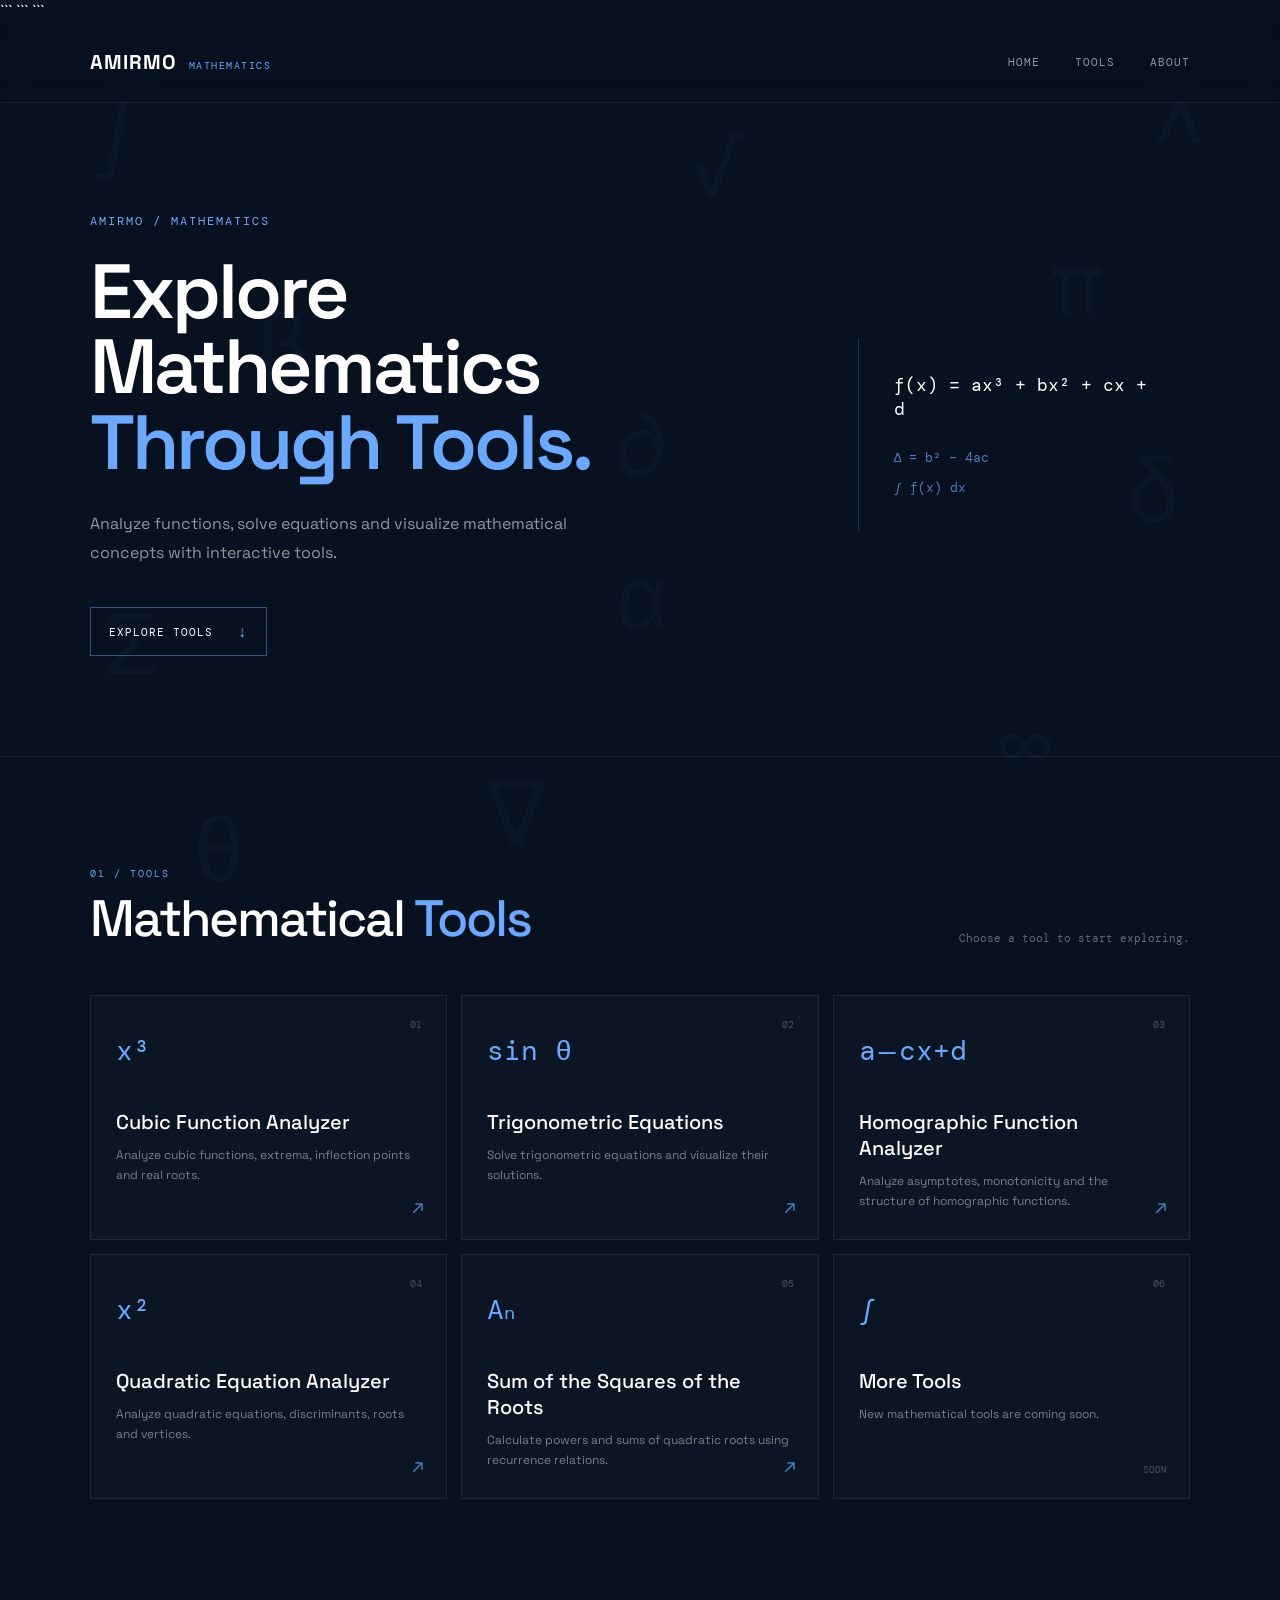
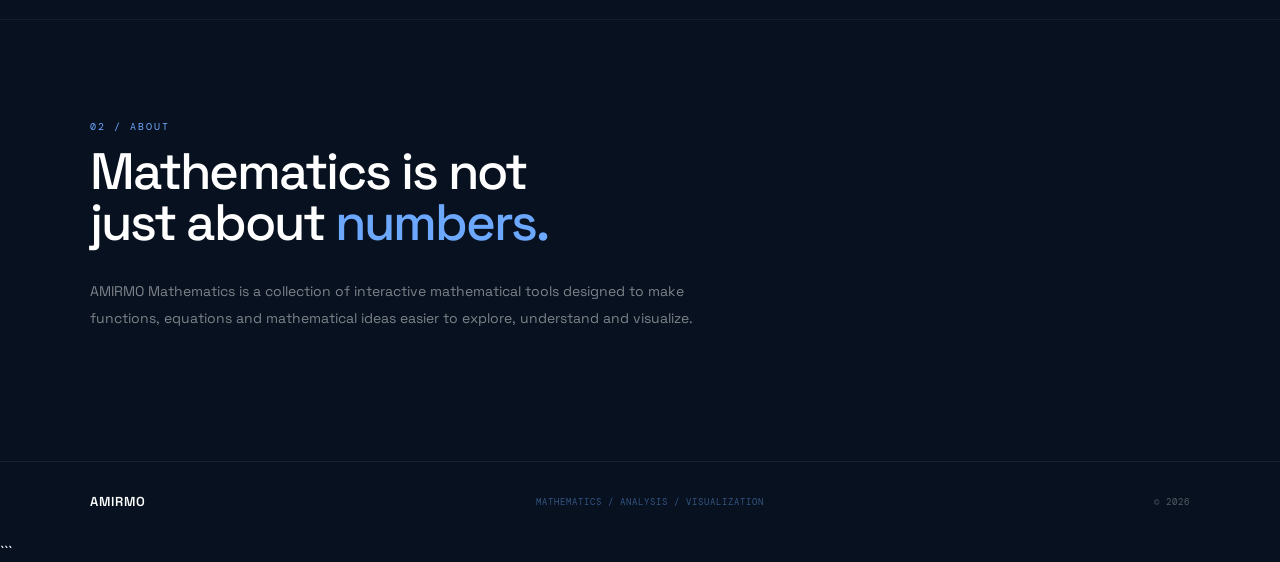
==== index.html @ 2d530d93 "Add files via upload" ====
<!DOCTYPE html>

<html lang="en">

<head>

```
<meta charset="UTF-8">

<meta name="viewport" content="width=device-width, initial-scale=1.0">

<title>AMIRMO | Mathematics</title>

<link rel="icon" type="image/svg+xml" href="favicon.svg">

<link rel="stylesheet" href="style.css">


<!-- Google Fonts -->

<link rel="preconnect" href="https://fonts.googleapis.com">

<link rel="preconnect" href="https://fonts.gstatic.com" crossorigin>

<link
    href="https://fonts.googleapis.com/css2?family=DM+Mono:wght@400;500&family=Space+Grotesk:wght@400;500;600;700&display=swap"
    rel="stylesheet"
>
```

</head>

<body>

```
<!-- =========================================
     MATHEMATICAL BACKGROUND
     ========================================= -->

<div class="math-background">

    <span>∫</span>

    <span>π</span>

    <span>Σ</span>

    <span>∞</span>

    <span>∂</span>

    <span>√</span>

    <span>∇</span>

    <span>δ</span>

    <span>α</span>

    <span>β</span>

    <span>θ</span>

    <span>λ</span>

</div>



<!-- =========================================
     NAVIGATION
     ========================================= -->

<header class="navbar">


    <div class="logo">

        <span class="logo-main">
            AMIRMO
        </span>

        <span class="logo-sub">
            MATHEMATICS
        </span>

    </div>



    <nav>

        <a href="#home">
            HOME
        </a>

        <a href="#tools">
            TOOLS
        </a>

        <a href="#about">
            ABOUT
        </a>

    </nav>


</header>



<!-- =========================================
     MAIN
     ========================================= -->

<main id="home">



    <!-- =====================================
         HERO SECTION
         ===================================== -->

    <section class="hero">


        <div class="hero-content">


            <p class="eyebrow">
                AMIRMO / MATHEMATICS
            </p>



            <h1>

                Explore Mathematics

                <br>

                <span>
                    Through Tools.
                </span>

            </h1>



            <p class="hero-description">

                Analyze functions, solve equations and
                visualize mathematical concepts with
                interactive tools.

            </p>



            <a
                href="#tools"
                class="hero-button"
            >

                EXPLORE TOOLS

                <span>
                    ↓
                </span>

            </a>


        </div>



        <!-- Mathematical Formula -->

        <div class="hero-equation">


            <div class="equation-line">

                f(x) = ax³ + bx² + cx + d

            </div>


            <div class="equation-small">

                Δ = b² − 4ac

            </div>


            <div class="equation-small">

                ∫ f(x) dx

            </div>


        </div>


    </section>




    <!-- =====================================
         TOOLS SECTION
         ===================================== -->

    <section
        id="tools"
        class="tools-section"
    >


        <!-- Section Heading -->

        <div class="section-heading">


            <div>

                <p class="section-label">
                    01 / TOOLS
                </p>


                <h2>

                    Mathematical

                    <span>
                        Tools
                    </span>

                </h2>

            </div>



            <p class="section-description">

                Choose a tool to start exploring.

            </p>


        </div>




        <!-- =================================
             TOOLS GRID
             ================================= -->

        <div class="tools-grid">



            <!-- =================================
                 01 — CUBIC FUNCTION ANALYZER
                 ================================= -->

            <a
                class="tool-card"
                href="../Cubic Function Analyzer/index.html"
            >


                <div class="tool-number">
                    01
                </div>


                <div class="tool-symbol">
                    x³
                </div>


                <div class="tool-content">


                    <h3>
                        Cubic Function Analyzer
                    </h3>


                    <p>

                        Analyze cubic functions, extrema,
                        inflection points and real roots.

                    </p>


                </div>


                <div class="tool-arrow">
                    ↗
                </div>


            </a>




            <!-- =================================
                 02 — TRIGONOMETRIC EQUATIONS
                 ================================= -->

            <a
                class="tool-card"
                href="../Analyze Trigonometric Equations/index.html"
            >


                <div class="tool-number">
                    02
                </div>


                <div class="tool-symbol">
                    sin θ
                </div>


                <div class="tool-content">


                    <h3>
                        Trigonometric Equations
                    </h3>


                    <p>

                        Solve trigonometric equations
                        and visualize their solutions.

                    </p>


                </div>


                <div class="tool-arrow">
                    ↗
                </div>


            </a>




            <!-- =================================
                 03 — HOMOGRAPHIC FUNCTION
                 ================================= -->

            <a
                class="tool-card"
                href="../Homographic Function Analyzer/index.html"
            >


                <div class="tool-number">
                    03
                </div>


                <div class="tool-symbol homographic-symbol">


                    <span>
                        a
                    </span>


                    <span>
                        ―
                    </span>


                    <span>
                        cx+d
                    </span>


                </div>


                <div class="tool-content">


                    <h3>
                        Homographic Function Analyzer
                    </h3>


                    <p>

                        Analyze asymptotes, monotonicity
                        and the structure of homographic functions.

                    </p>


                </div>


                <div class="tool-arrow">
                    ↗
                </div>


            </a>




            <!-- =================================
                 04 — QUADRATIC EQUATION
                 ================================= -->

            <a
                class="tool-card"
                href="../Quadratic Equation Analyzer/index.html"
            >


                <div class="tool-number">
                    04
                </div>


                <div class="tool-symbol">
                    x²
                </div>


                <div class="tool-content">


                    <h3>
                        Quadratic Equation Analyzer
                    </h3>


                    <p>

                        Analyze quadratic equations,
                        discriminants, roots and vertices.

                    </p>


                </div>


                <div class="tool-arrow">
                    ↗
                </div>


            </a>




            <!-- =================================
                 05 — SUM OF SQUARES
                 ================================= -->

            <a
                class="tool-card"
                href="../Sum of the Squares of the Roots of a Quadratic Equation/index.html"
            >


                <div class="tool-number">
                    05
                </div>


                <div class="tool-symbol">
                    Aₙ
                </div>


                <div class="tool-content">


                    <h3>
                        Sum of the Squares of the Roots
                    </h3>


                    <p>

                        Calculate powers and sums of
                        quadratic roots using recurrence relations.

                    </p>


                </div>


                <div class="tool-arrow">
                    ↗
                </div>


            </a>




            <!-- =================================
                 06 — COMING SOON
                 ================================= -->

            <div class="tool-card coming-soon">


                <div class="tool-number">
                    06
                </div>


                <div class="tool-symbol">
                    ∫
                </div>


                <div class="tool-content">


                    <h3>
                        More Tools
                    </h3>


                    <p>

                        New mathematical tools
                        are coming soon.

                    </p>


                </div>


                <div class="coming-label">
                    SOON
                </div>


            </div>



        </div>


    </section>




    <!-- =====================================
         ABOUT SECTION
         ===================================== -->

    <section
        id="about"
        class="about-section"
    >


        <p class="section-label">
            02 / ABOUT
        </p>



        <h2>

            Mathematics is not

            <br>

            just about

            <span>
                numbers.
            </span>

        </h2>



        <p class="about-text">

            AMIRMO Mathematics is a collection of
            interactive mathematical tools designed
            to make functions, equations and
            mathematical ideas easier to explore,
            understand and visualize.

        </p>


    </section>


</main>




<!-- =========================================
     FOOTER
     ========================================= -->

<footer>


    <div class="footer-logo">

        AMIRMO

    </div>



    <div class="footer-center">

        MATHEMATICS / ANALYSIS / VISUALIZATION

    </div>



    <div class="footer-right">

        © 2026

    </div>


</footer>




<!-- =========================================
     JAVASCRIPT
     ========================================= -->

<script src="script.js"></script>
```

</body>

</html>
---- style.css ----
/* =========================================
   AMIRMO | MATHEMATICS
   Main Homepage
   ========================================= */


/* ---------- Reset ---------- */

* {
    margin: 0;
    padding: 0;
    box-sizing: border-box;
}

html {
    scroll-behavior: smooth;
}

body {
    background: #07111f;
    color: #ffffff;
    font-family: "Space Grotesk", sans-serif;
    min-height: 100vh;
    overflow-x: hidden;
}

a {
    color: inherit;
    text-decoration: none;
}


/* ---------- Mathematical Background ---------- */

.math-background {
    position: fixed;
    inset: 0;
    overflow: hidden;
    pointer-events: none;
    z-index: 0;
}

.math-background span {
    position: absolute;
    color: rgba(109, 168, 255, 0.045);
    font-family: "DM Mono", monospace;
    font-size: 90px;
    font-weight: 400;
}


/* Individual positions */

.math-background span:nth-child(1) {
    top: 8%;
    left: 7%;
}

.math-background span:nth-child(2) {
    top: 25%;
    left: 82%;
}

.math-background span:nth-child(3) {
    top: 65%;
    left: 8%;
}

.math-background span:nth-child(4) {
    top: 76%;
    left: 78%;
}

.math-background span:nth-child(5) {
    top: 43%;
    left: 48%;
}

.math-background span:nth-child(6) {
    top: 12%;
    left: 54%;
}

.math-background span:nth-child(7) {
    top: 84%;
    left: 38%;
}

.math-background span:nth-child(8) {
    top: 48%;
    left: 88%;
}

.math-background span:nth-child(9) {
    top: 60%;
    left: 48%;
}

.math-background span:nth-child(10) {
    top: 32%;
    left: 20%;
}

.math-background span:nth-child(11) {
    top: 88%;
    left: 15%;
}

.math-background span:nth-child(12) {
    top: 6%;
    left: 90%;
}


/* ---------- Navigation ---------- */

.navbar {
    position: relative;
    z-index: 10;

    height: 82px;

    padding: 0 7%;

    display: flex;
    align-items: center;
    justify-content: space-between;

    border-bottom: 1px solid rgba(255, 255, 255, 0.07);
    background: rgba(7, 17, 31, 0.82);

    backdrop-filter: blur(12px);
}


/* Logo */

.logo {
    display: flex;
    align-items: baseline;
    gap: 12px;
}

.logo-main {
    font-size: 20px;
    font-weight: 700;
    letter-spacing: 1px;
}

.logo-sub {
    color: #6da8ff;
    font-family: "DM Mono", monospace;
    font-size: 10px;
    letter-spacing: 1.5px;
}


/* Navigation links */

.navbar nav {
    display: flex;
    gap: 35px;
}

.navbar nav a {
    color: rgba(255, 255, 255, 0.58);
    font-family: "DM Mono", monospace;
    font-size: 11px;
    letter-spacing: 1px;

    transition: 0.25s ease;
}

.navbar nav a:hover {
    color: #6da8ff;
}


/* ---------- Hero ---------- */

.hero {
    position: relative;
    z-index: 1;

    min-height: 650px;

    padding: 110px 7% 100px;

    display: flex;
    align-items: center;
    justify-content: space-between;

    gap: 80px;
}


/* Hero content */

.hero-content {
    max-width: 700px;
}

.eyebrow {
    color: #6da8ff;
    font-family: "DM Mono", monospace;
    font-size: 12px;
    letter-spacing: 2px;
    margin-bottom: 25px;
}

.hero h1 {
    font-size: clamp(48px, 6vw, 88px);
    line-height: 0.98;
    letter-spacing: -3px;
    font-weight: 600;
}

.hero h1 span {
    color: #6da8ff;
}

.hero-description {
    max-width: 550px;

    margin-top: 30px;

    color: rgba(255, 255, 255, 0.56);

    font-size: 16px;
    line-height: 1.8;
}


/* Hero button */

.hero-button {
    display: inline-flex;
    align-items: center;
    gap: 25px;

    margin-top: 40px;

    padding: 13px 18px;

    border: 1px solid rgba(109, 168, 255, 0.45);

    color: #ffffff;

    font-family: "DM Mono", monospace;
    font-size: 11px;
    letter-spacing: 1px;

    transition: 0.25s ease;
}

.hero-button span {
    color: #6da8ff;
    font-size: 16px;
}

.hero-button:hover {
    background: rgba(109, 168, 255, 0.08);
    border-color: #6da8ff;
    transform: translateY(-2px);
}


/* Hero equations */

.hero-equation {
    min-width: 300px;

    padding: 35px;

    border-left: 1px solid rgba(109, 168, 255, 0.25);

    font-family: "DM Mono", monospace;
}

.equation-line {
    color: #ffffff;
    font-size: 18px;
    margin-bottom: 28px;
}

.equation-small {
    color: rgba(109, 168, 255, 0.7);
    font-size: 13px;
    margin-top: 13px;
}


/* ---------- Tools Section ---------- */

.tools-section {
    position: relative;
    z-index: 1;

    padding: 110px 7% 120px;

    border-top: 1px solid rgba(255, 255, 255, 0.06);
}


/* Section heading */

.section-heading {
    display: flex;
    justify-content: space-between;
    align-items: flex-end;

    margin-bottom: 50px;
}

.section-label {
    color: #6da8ff;

    font-family: "DM Mono", monospace;
    font-size: 10px;
    letter-spacing: 2px;

    margin-bottom: 13px;
}

.section-heading h2,
.about-section h2 {
    font-size: clamp(32px, 4vw, 55px);
    line-height: 1;
    font-weight: 500;
    letter-spacing: -2px;
}

.section-heading h2 span,
.about-section h2 span {
    color: #6da8ff;
}

.section-description {
    color: rgba(255, 255, 255, 0.38);

    font-family: "DM Mono", monospace;
    font-size: 11px;
}


/* ---------- Tools Grid ---------- */

.tools-grid {
    display: grid;

    grid-template-columns: repeat(3, 1fr);

    gap: 14px;
}


/* ---------- Tool Card ---------- */

.tool-card {
    position: relative;

    min-height: 245px;

    padding: 25px;

    border: 1px solid rgba(255, 255, 255, 0.08);

    background: rgba(255, 255, 255, 0.018);

    overflow: hidden;

    transition:
        transform 0.25s ease,
        border-color 0.25s ease,
        background 0.25s ease;
}


.tool-card:hover {
    transform: translateY(-5px);

    border-color: rgba(109, 168, 255, 0.42);

    background: rgba(109, 168, 255, 0.035);
}


/* Card number */

.tool-number {
    position: absolute;

    top: 22px;
    right: 24px;

    color: rgba(255, 255, 255, 0.25);

    font-family: "DM Mono", monospace;
    font-size: 10px;
}


/* Mathematical symbol */

.tool-symbol {
    display: flex;
    align-items: center;
    gap: 3px;

    height: 60px;

    margin-bottom: 28px;

    color: #6da8ff;

    font-family: "DM Mono", monospace;
    font-size: 28px;
}

.tool-symbol span {
    display: block;
}


/* Tool text */

.tool-content {
    max-width: 310px;
}

.tool-content h3 {
    font-size: 20px;
    font-weight: 500;

    margin-bottom: 10px;
}

.tool-content p {
    color: rgba(255, 255, 255, 0.45);

    font-size: 12px;
    line-height: 1.7;
}


/* Arrow */

.tool-arrow {
    position: absolute;

    right: 22px;
    bottom: 20px;

    color: rgba(109, 168, 255, 0.7);

    font-size: 20px;

    transition: 0.25s ease;
}

.tool-card:hover .tool-arrow {
    transform: translate(3px, -3px);
    color: #6da8ff;
}


/* ---------- Coming Soon ---------- */

.coming-soon {
    cursor: default;
}

.coming-soon:hover {
    transform: none;
}

.coming-label {
    position: absolute;

    right: 22px;
    bottom: 22px;

    color: rgba(255, 255, 255, 0.25);

    font-family: "DM Mono", monospace;
    font-size: 9px;
    letter-spacing: 1px;
}


/* ---------- About ---------- */

.about-section {
    position: relative;
    z-index: 1;

    padding: 100px 7% 130px;

    border-top: 1px solid rgba(255, 255, 255, 0.06);
}

.about-section h2 {
    max-width: 750px;
}

.about-text {
    max-width: 650px;

    margin-top: 30px;

    color: rgba(255, 255, 255, 0.48);

    font-size: 14px;
    line-height: 1.9;
}


/* ---------- Footer ---------- */

footer {
    position: relative;
    z-index: 1;

    min-height: 80px;

    padding: 0 7%;

    display: flex;
    align-items: center;
    justify-content: space-between;

    border-top: 1px solid rgba(255, 255, 255, 0.07);

    color: rgba(255, 255, 255, 0.32);

    font-family: "DM Mono", monospace;
    font-size: 9px;
    letter-spacing: 1px;
}

.footer-logo {
    color: #ffffff;
    font-family: "Space Grotesk", sans-serif;
    font-size: 13px;
    font-weight: 600;
}

.footer-center {
    color: rgba(109, 168, 255, 0.45);
}


/* ---------- Responsive ---------- */

@media (max-width: 1000px) {

    .tools-grid {
        grid-template-columns: repeat(2, 1fr);
    }

    .hero {
        min-height: auto;
        padding-top: 90px;
        padding-bottom: 90px;
    }

    .hero-equation {
        display: none;
    }
}


@media (max-width: 650px) {

    .navbar {
        height: 70px;
        padding: 0 6%;
    }

    .logo-sub {
        display: none;
    }

    .navbar nav {
        gap: 18px;
    }

    .navbar nav a {
        font-size: 9px;
    }


    .hero {
        padding: 75px 6% 85px;
    }

    .hero h1 {
        font-size: 48px;
        letter-spacing: -2px;
    }

    .hero-description {
        font-size: 14px;
    }


    .tools-section,
    .about-section {
        padding-left: 6%;
        padding-right: 6%;
    }


    .section-heading {
        display: block;
    }

    .section-description {
        margin-top: 20px;
    }


    .tools-grid {
        grid-template-columns: 1fr;
    }


    .tool-card {
        min-height: 220px;
    }


    footer {
        padding: 25px 6%;

        flex-direction: column;

        gap: 12px;
    }

    .footer-center {
        order: 3;
    }

}
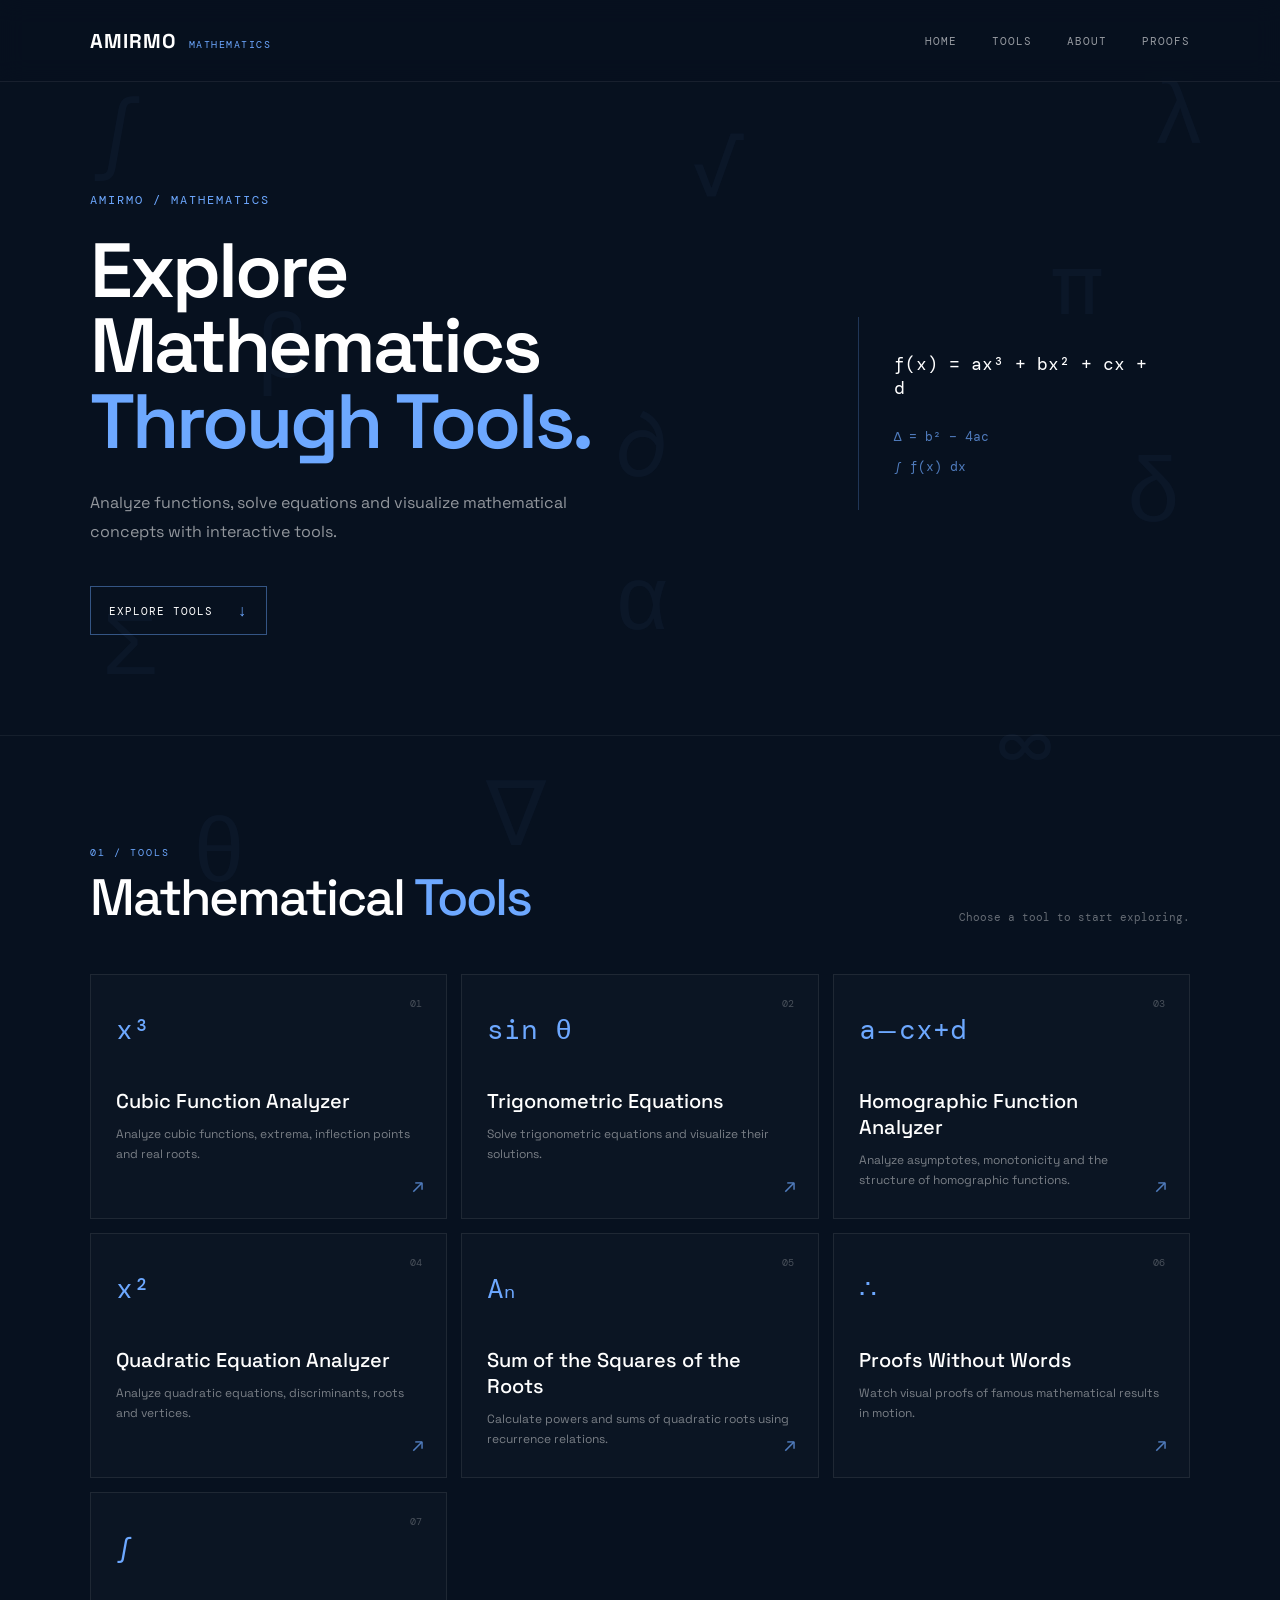
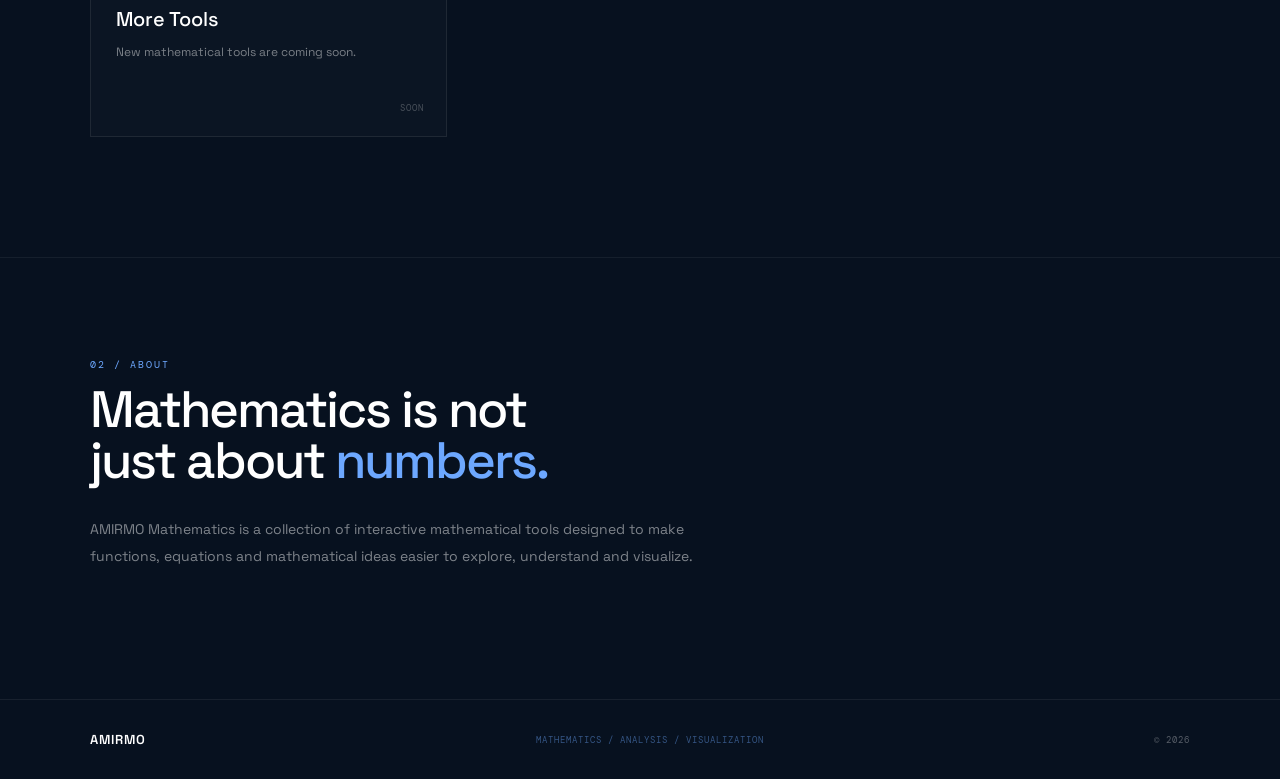
==== commit 8d5be5cf: "Update index.html" ====
--- a/index.html
+++ b/index.html
@@ -4,673 +4,581 @@
 
 <head>
 
-```
-<meta charset="UTF-8">
-
-<meta name="viewport" content="width=device-width, initial-scale=1.0">
-
-<title>AMIRMO | Mathematics</title>
-
-<link rel="icon" type="image/svg+xml" href="favicon.svg">
-
-<link rel="stylesheet" href="style.css">
-
-
-<!-- Google Fonts -->
-
-<link rel="preconnect" href="https://fonts.googleapis.com">
-
-<link rel="preconnect" href="https://fonts.gstatic.com" crossorigin>
-
-<link
-    href="https://fonts.googleapis.com/css2?family=DM+Mono:wght@400;500&family=Space+Grotesk:wght@400;500;600;700&display=swap"
-    rel="stylesheet"
->
-```
+    <meta charset="UTF-8">
+
+    <meta name="viewport" content="width=device-width, initial-scale=1.0">
+
+    <title>AMIRMO | Mathematics</title>
+
+    <link rel="icon" type="image/svg+xml" href="favicon.svg">
+
+    <link rel="stylesheet" href="style.css">
+
+
+    <!-- Google Fonts -->
+
+    <link rel="preconnect" href="https://fonts.googleapis.com">
+
+    <link rel="preconnect" href="https://fonts.gstatic.com" crossorigin>
+
+    <link
+        href="https://fonts.googleapis.com/css2?family=DM+Mono:wght@400;500&family=Space+Grotesk:wght@400;500;600;700&display=swap"
+        rel="stylesheet"
+    >
 
 </head>
 
 <body>
 
-```
-<!-- =========================================
-     MATHEMATICAL BACKGROUND
-     ========================================= -->
-
-<div class="math-background">
-
-    <span>∫</span>
-
-    <span>π</span>
-
-    <span>Σ</span>
-
-    <span>∞</span>
-
-    <span>∂</span>
-
-    <span>√</span>
-
-    <span>∇</span>
-
-    <span>δ</span>
-
-    <span>α</span>
-
-    <span>β</span>
-
-    <span>θ</span>
-
-    <span>λ</span>
-
-</div>
-
-
-
-<!-- =========================================
-     NAVIGATION
-     ========================================= -->
-
-<header class="navbar">
-
-
-    <div class="logo">
-
-        <span class="logo-main">
+    <!-- =========================================
+         MATHEMATICAL BACKGROUND
+         ========================================= -->
+
+    <div class="math-background">
+
+        <span>∫</span>
+
+        <span>π</span>
+
+        <span>Σ</span>
+
+        <span>∞</span>
+
+        <span>∂</span>
+
+        <span>√</span>
+
+        <span>∇</span>
+
+        <span>δ</span>
+
+        <span>α</span>
+
+        <span>β</span>
+
+        <span>θ</span>
+
+        <span>λ</span>
+
+    </div>
+
+
+    <!-- =========================================
+         NAVIGATION
+         ========================================= -->
+
+    <header class="navbar">
+
+        <div class="logo">
+
+            <span class="logo-main">
+                AMIRMO
+            </span>
+
+            <span class="logo-sub">
+                MATHEMATICS
+            </span>
+
+        </div>
+
+        <nav>
+
+            <a href="#home">
+                HOME
+            </a>
+
+            <a href="#tools">
+                TOOLS
+            </a>
+
+            <a href="#about">
+                ABOUT
+            </a>
+
+            <a href="../Proofs Without Words/index.html">
+                PROOFS
+            </a>
+
+        </nav>
+
+    </header>
+
+
+    <!-- =========================================
+         MAIN
+         ========================================= -->
+
+    <main id="home">
+
+
+        <!-- =====================================
+             HERO SECTION
+             ===================================== -->
+
+        <section class="hero">
+
+            <div class="hero-content">
+
+                <p class="eyebrow">
+                    AMIRMO / MATHEMATICS
+                </p>
+
+                <h1>
+
+                    Explore Mathematics
+
+                    <br>
+
+                    <span>
+                        Through Tools.
+                    </span>
+
+                </h1>
+
+                <p class="hero-description">
+
+                    Analyze functions, solve equations and
+                    visualize mathematical concepts with
+                    interactive tools.
+
+                </p>
+
+                <a
+                    href="#tools"
+                    class="hero-button"
+                >
+
+                    EXPLORE TOOLS
+
+                    <span>
+                        ↓
+                    </span>
+
+                </a>
+
+            </div>
+
+
+            <!-- Mathematical Formula -->
+
+            <div class="hero-equation">
+
+                <div class="equation-line">
+
+                    f(x) = ax³ + bx² + cx + d
+
+                </div>
+
+                <div class="equation-small">
+
+                    Δ = b² − 4ac
+
+                </div>
+
+                <div class="equation-small">
+
+                    ∫ f(x) dx
+
+                </div>
+
+            </div>
+
+        </section>
+
+
+        <!-- =====================================
+             TOOLS SECTION
+             ===================================== -->
+
+        <section
+            id="tools"
+            class="tools-section"
+        >
+
+            <!-- Section Heading -->
+
+            <div class="section-heading">
+
+                <div>
+
+                    <p class="section-label">
+                        01 / TOOLS
+                    </p>
+
+                    <h2>
+
+                        Mathematical
+
+                        <span>
+                            Tools
+                        </span>
+
+                    </h2>
+
+                </div>
+
+                <p class="section-description">
+
+                    Choose a tool to start exploring.
+
+                </p>
+
+            </div>
+
+
+            <!-- =================================
+                 TOOLS GRID
+                 ================================= -->
+
+            <div class="tools-grid">
+
+
+                <!-- 01 — CUBIC FUNCTION ANALYZER -->
+
+                <a
+                    class="tool-card"
+                    href="../Cubic Function Analyzer/index.html"
+                >
+
+                    <div class="tool-number">
+                        01
+                    </div>
+
+                    <div class="tool-symbol">
+                        x³
+                    </div>
+
+                    <div class="tool-content">
+
+                        <h3>
+                            Cubic Function Analyzer
+                        </h3>
+
+                        <p>
+
+                            Analyze cubic functions, extrema,
+                            inflection points and real roots.
+
+                        </p>
+
+                    </div>
+
+                    <div class="tool-arrow">
+                        ↗
+                    </div>
+
+                </a>
+
+
+                <!-- 02 — TRIGONOMETRIC EQUATIONS -->
+
+                <a
+                    class="tool-card"
+                    href="../Analyze Trigonometric Equations/index.html"
+                >
+
+                    <div class="tool-number">
+                        02
+                    </div>
+
+                    <div class="tool-symbol">
+                        sin θ
+                    </div>
+
+                    <div class="tool-content">
+
+                        <h3>
+                            Trigonometric Equations
+                        </h3>
+
+                        <p>
+
+                            Solve trigonometric equations
+                            and visualize their solutions.
+
+                        </p>
+
+                    </div>
+
+                    <div class="tool-arrow">
+                        ↗
+                    </div>
+
+                </a>
+
+
+                <!-- 03 — HOMOGRAPHIC FUNCTION -->
+
+                <a
+                    class="tool-card"
+                    href="../Homographic Function Analyzer/index.html"
+                >
+
+                    <div class="tool-number">
+                        03
+                    </div>
+
+                    <div class="tool-symbol homographic-symbol">
+
+                        <span>
+                            a
+                        </span>
+
+                        <span>
+                            ―
+                        </span>
+
+                        <span>
+                            cx+d
+                        </span>
+
+                    </div>
+
+                    <div class="tool-content">
+
+                        <h3>
+                            Homographic Function Analyzer
+                        </h3>
+
+                        <p>
+
+                            Analyze asymptotes, monotonicity
+                            and the structure of homographic functions.
+
+                        </p>
+
+                    </div>
+
+                    <div class="tool-arrow">
+                        ↗
+                    </div>
+
+                </a>
+
+
+                <!-- 04 — QUADRATIC EQUATION -->
+
+                <a
+                    class="tool-card"
+                    href="../Quadratic Equation Analyzer/index.html"
+                >
+
+                    <div class="tool-number">
+                        04
+                    </div>
+
+                    <div class="tool-symbol">
+                        x²
+                    </div>
+
+                    <div class="tool-content">
+
+                        <h3>
+                            Quadratic Equation Analyzer
+                        </h3>
+
+                        <p>
+
+                            Analyze quadratic equations,
+                            discriminants, roots and vertices.
+
+                        </p>
+
+                    </div>
+
+                    <div class="tool-arrow">
+                        ↗
+                    </div>
+
+                </a>
+
+
+                <!-- 05 — SUM OF SQUARES -->
+
+                <a
+                    class="tool-card"
+                    href="../Sum of the Squares of the Roots of a Quadratic Equation/index.html"
+                >
+
+                    <div class="tool-number">
+                        05
+                    </div>
+
+                    <div class="tool-symbol">
+                        Aₙ
+                    </div>
+
+                    <div class="tool-content">
+
+                        <h3>
+                            Sum of the Squares of the Roots
+                        </h3>
+
+                        <p>
+
+                            Calculate powers and sums of
+                            quadratic roots using recurrence relations.
+
+                        </p>
+
+                    </div>
+
+                    <div class="tool-arrow">
+                        ↗
+                    </div>
+
+                </a>
+
+
+                <!-- 06 — PROOFS WITHOUT WORDS -->
+
+                <a
+                    class="tool-card"
+                    href="../Proofs Without Words/index.html"
+                >
+
+                    <div class="tool-number">
+                        06
+                    </div>
+
+                    <div class="tool-symbol">
+                        ∴
+                    </div>
+
+                    <div class="tool-content">
+
+                        <h3>
+                            Proofs Without Words
+                        </h3>
+
+                        <p>
+
+                            Watch visual proofs of famous
+                            mathematical results in motion.
+
+                        </p>
+
+                    </div>
+
+                    <div class="tool-arrow">
+                        ↗
+                    </div>
+
+                </a>
+
+
+                <!-- 07 — COMING SOON -->
+
+                <div class="tool-card coming-soon">
+
+                    <div class="tool-number">
+                        07
+                    </div>
+
+                    <div class="tool-symbol">
+                        ∫
+                    </div>
+
+                    <div class="tool-content">
+
+                        <h3>
+                            More Tools
+                        </h3>
+
+                        <p>
+
+                            New mathematical tools
+                            are coming soon.
+
+                        </p>
+
+                    </div>
+
+                    <div class="coming-label">
+                        SOON
+                    </div>
+
+                </div>
+
+            </div>
+
+        </section>
+
+
+        <!-- =====================================
+             ABOUT SECTION
+             ===================================== -->
+
+        <section
+            id="about"
+            class="about-section"
+        >
+
+            <p class="section-label">
+                02 / ABOUT
+            </p>
+
+            <h2>
+
+                Mathematics is not
+
+                <br>
+
+                just about
+
+                <span>
+                    numbers.
+                </span>
+
+            </h2>
+
+            <p class="about-text">
+
+                AMIRMO Mathematics is a collection of
+                interactive mathematical tools designed
+                to make functions, equations and
+                mathematical ideas easier to explore,
+                understand and visualize.
+
+            </p>
+
+        </section>
+
+    </main>
+
+
+    <!-- =========================================
+         FOOTER
+         ========================================= -->
+
+    <footer>
+
+        <div class="footer-logo">
+
             AMIRMO
-        </span>
-
-        <span class="logo-sub">
-            MATHEMATICS
-        </span>
-
-    </div>
-
-
-
-    <nav>
-
-        <a href="#home">
-            HOME
-        </a>
-
-        <a href="#tools">
-            TOOLS
-        </a>
-
-        <a href="#about">
-            ABOUT
-        </a>
-
-    </nav>
-
-
-</header>
-
-
-
-<!-- =========================================
-     MAIN
-     ========================================= -->
-
-<main id="home">
-
-
-
-    <!-- =====================================
-         HERO SECTION
-         ===================================== -->
-
-    <section class="hero">
-
-
-        <div class="hero-content">
-
-
-            <p class="eyebrow">
-                AMIRMO / MATHEMATICS
-            </p>
-
-
-
-            <h1>
-
-                Explore Mathematics
-
-                <br>
-
-                <span>
-                    Through Tools.
-                </span>
-
-            </h1>
-
-
-
-            <p class="hero-description">
-
-                Analyze functions, solve equations and
-                visualize mathematical concepts with
-                interactive tools.
-
-            </p>
-
-
-
-            <a
-                href="#tools"
-                class="hero-button"
-            >
-
-                EXPLORE TOOLS
-
-                <span>
-                    ↓
-                </span>
-
-            </a>
-
 
         </div>
 
-
-
-        <!-- Mathematical Formula -->
-
-        <div class="hero-equation">
-
-
-            <div class="equation-line">
-
-                f(x) = ax³ + bx² + cx + d
-
-            </div>
-
-
-            <div class="equation-small">
-
-                Δ = b² − 4ac
-
-            </div>
-
-
-            <div class="equation-small">
-
-                ∫ f(x) dx
-
-            </div>
-
+        <div class="footer-center">
+
+            MATHEMATICS / ANALYSIS / VISUALIZATION
 
         </div>
 
-
-    </section>
-
-
-
-
-    <!-- =====================================
-         TOOLS SECTION
-         ===================================== -->
-
-    <section
-        id="tools"
-        class="tools-section"
-    >
-
-
-        <!-- Section Heading -->
-
-        <div class="section-heading">
-
-
-            <div>
-
-                <p class="section-label">
-                    01 / TOOLS
-                </p>
-
-
-                <h2>
-
-                    Mathematical
-
-                    <span>
-                        Tools
-                    </span>
-
-                </h2>
-
-            </div>
-
-
-
-            <p class="section-description">
-
-                Choose a tool to start exploring.
-
-            </p>
-
+        <div class="footer-right">
+
+            © 2026
 
         </div>
 
-
-
-
-        <!-- =================================
-             TOOLS GRID
-             ================================= -->
-
-        <div class="tools-grid">
-
-
-
-            <!-- =================================
-                 01 — CUBIC FUNCTION ANALYZER
-                 ================================= -->
-
-            <a
-                class="tool-card"
-                href="../Cubic Function Analyzer/index.html"
-            >
-
-
-                <div class="tool-number">
-                    01
-                </div>
-
-
-                <div class="tool-symbol">
-                    x³
-                </div>
-
-
-                <div class="tool-content">
-
-
-                    <h3>
-                        Cubic Function Analyzer
-                    </h3>
-
-
-                    <p>
-
-                        Analyze cubic functions, extrema,
-                        inflection points and real roots.
-
-                    </p>
-
-
-                </div>
-
-
-                <div class="tool-arrow">
-                    ↗
-                </div>
-
-
-            </a>
-
-
-
-
-            <!-- =================================
-                 02 — TRIGONOMETRIC EQUATIONS
-                 ================================= -->
-
-            <a
-                class="tool-card"
-                href="../Analyze Trigonometric Equations/index.html"
-            >
-
-
-                <div class="tool-number">
-                    02
-                </div>
-
-
-                <div class="tool-symbol">
-                    sin θ
-                </div>
-
-
-                <div class="tool-content">
-
-
-                    <h3>
-                        Trigonometric Equations
-                    </h3>
-
-
-                    <p>
-
-                        Solve trigonometric equations
-                        and visualize their solutions.
-
-                    </p>
-
-
-                </div>
-
-
-                <div class="tool-arrow">
-                    ↗
-                </div>
-
-
-            </a>
-
-
-
-
-            <!-- =================================
-                 03 — HOMOGRAPHIC FUNCTION
-                 ================================= -->
-
-            <a
-                class="tool-card"
-                href="../Homographic Function Analyzer/index.html"
-            >
-
-
-                <div class="tool-number">
-                    03
-                </div>
-
-
-                <div class="tool-symbol homographic-symbol">
-
-
-                    <span>
-                        a
-                    </span>
-
-
-                    <span>
-                        ―
-                    </span>
-
-
-                    <span>
-                        cx+d
-                    </span>
-
-
-                </div>
-
-
-                <div class="tool-content">
-
-
-                    <h3>
-                        Homographic Function Analyzer
-                    </h3>
-
-
-                    <p>
-
-                        Analyze asymptotes, monotonicity
-                        and the structure of homographic functions.
-
-                    </p>
-
-
-                </div>
-
-
-                <div class="tool-arrow">
-                    ↗
-                </div>
-
-
-            </a>
-
-
-
-
-            <!-- =================================
-                 04 — QUADRATIC EQUATION
-                 ================================= -->
-
-            <a
-                class="tool-card"
-                href="../Quadratic Equation Analyzer/index.html"
-            >
-
-
-                <div class="tool-number">
-                    04
-                </div>
-
-
-                <div class="tool-symbol">
-                    x²
-                </div>
-
-
-                <div class="tool-content">
-
-
-                    <h3>
-                        Quadratic Equation Analyzer
-                    </h3>
-
-
-                    <p>
-
-                        Analyze quadratic equations,
-                        discriminants, roots and vertices.
-
-                    </p>
-
-
-                </div>
-
-
-                <div class="tool-arrow">
-                    ↗
-                </div>
-
-
-            </a>
-
-
-
-
-            <!-- =================================
-                 05 — SUM OF SQUARES
-                 ================================= -->
-
-            <a
-                class="tool-card"
-                href="../Sum of the Squares of the Roots of a Quadratic Equation/index.html"
-            >
-
-
-                <div class="tool-number">
-                    05
-                </div>
-
-
-                <div class="tool-symbol">
-                    Aₙ
-                </div>
-
-
-                <div class="tool-content">
-
-
-                    <h3>
-                        Sum of the Squares of the Roots
-                    </h3>
-
-
-                    <p>
-
-                        Calculate powers and sums of
-                        quadratic roots using recurrence relations.
-
-                    </p>
-
-
-                </div>
-
-
-                <div class="tool-arrow">
-                    ↗
-                </div>
-
-
-            </a>
-
-
-
-
-            <!-- =================================
-                 06 — COMING SOON
-                 ================================= -->
-
-            <div class="tool-card coming-soon">
-
-
-                <div class="tool-number">
-                    06
-                </div>
-
-
-                <div class="tool-symbol">
-                    ∫
-                </div>
-
-
-                <div class="tool-content">
-
-
-                    <h3>
-                        More Tools
-                    </h3>
-
-
-                    <p>
-
-                        New mathematical tools
-                        are coming soon.
-
-                    </p>
-
-
-                </div>
-
-
-                <div class="coming-label">
-                    SOON
-                </div>
-
-
-            </div>
-
-
-
-        </div>
-
-
-    </section>
-
-
-
-
-    <!-- =====================================
-         ABOUT SECTION
-         ===================================== -->
-
-    <section
-        id="about"
-        class="about-section"
-    >
-
-
-        <p class="section-label">
-            02 / ABOUT
-        </p>
-
-
-
-        <h2>
-
-            Mathematics is not
-
-            <br>
-
-            just about
-
-            <span>
-                numbers.
-            </span>
-
-        </h2>
-
-
-
-        <p class="about-text">
-
-            AMIRMO Mathematics is a collection of
-            interactive mathematical tools designed
-            to make functions, equations and
-            mathematical ideas easier to explore,
-            understand and visualize.
-
-        </p>
-
-
-    </section>
-
-
-</main>
-
-
-
-
-<!-- =========================================
-     FOOTER
-     ========================================= -->
-
-<footer>
-
-
-    <div class="footer-logo">
-
-        AMIRMO
-
-    </div>
-
-
-
-    <div class="footer-center">
-
-        MATHEMATICS / ANALYSIS / VISUALIZATION
-
-    </div>
-
-
-
-    <div class="footer-right">
-
-        © 2026
-
-    </div>
-
-
-</footer>
-
-
-
-
-<!-- =========================================
-     JAVASCRIPT
-     ========================================= -->
-
-<script src="script.js"></script>
-```
+    </footer>
+
+
+    <!-- =========================================
+         JAVASCRIPT
+         ========================================= -->
+
+    <script src="script.js"></script>
 
 </body>
 
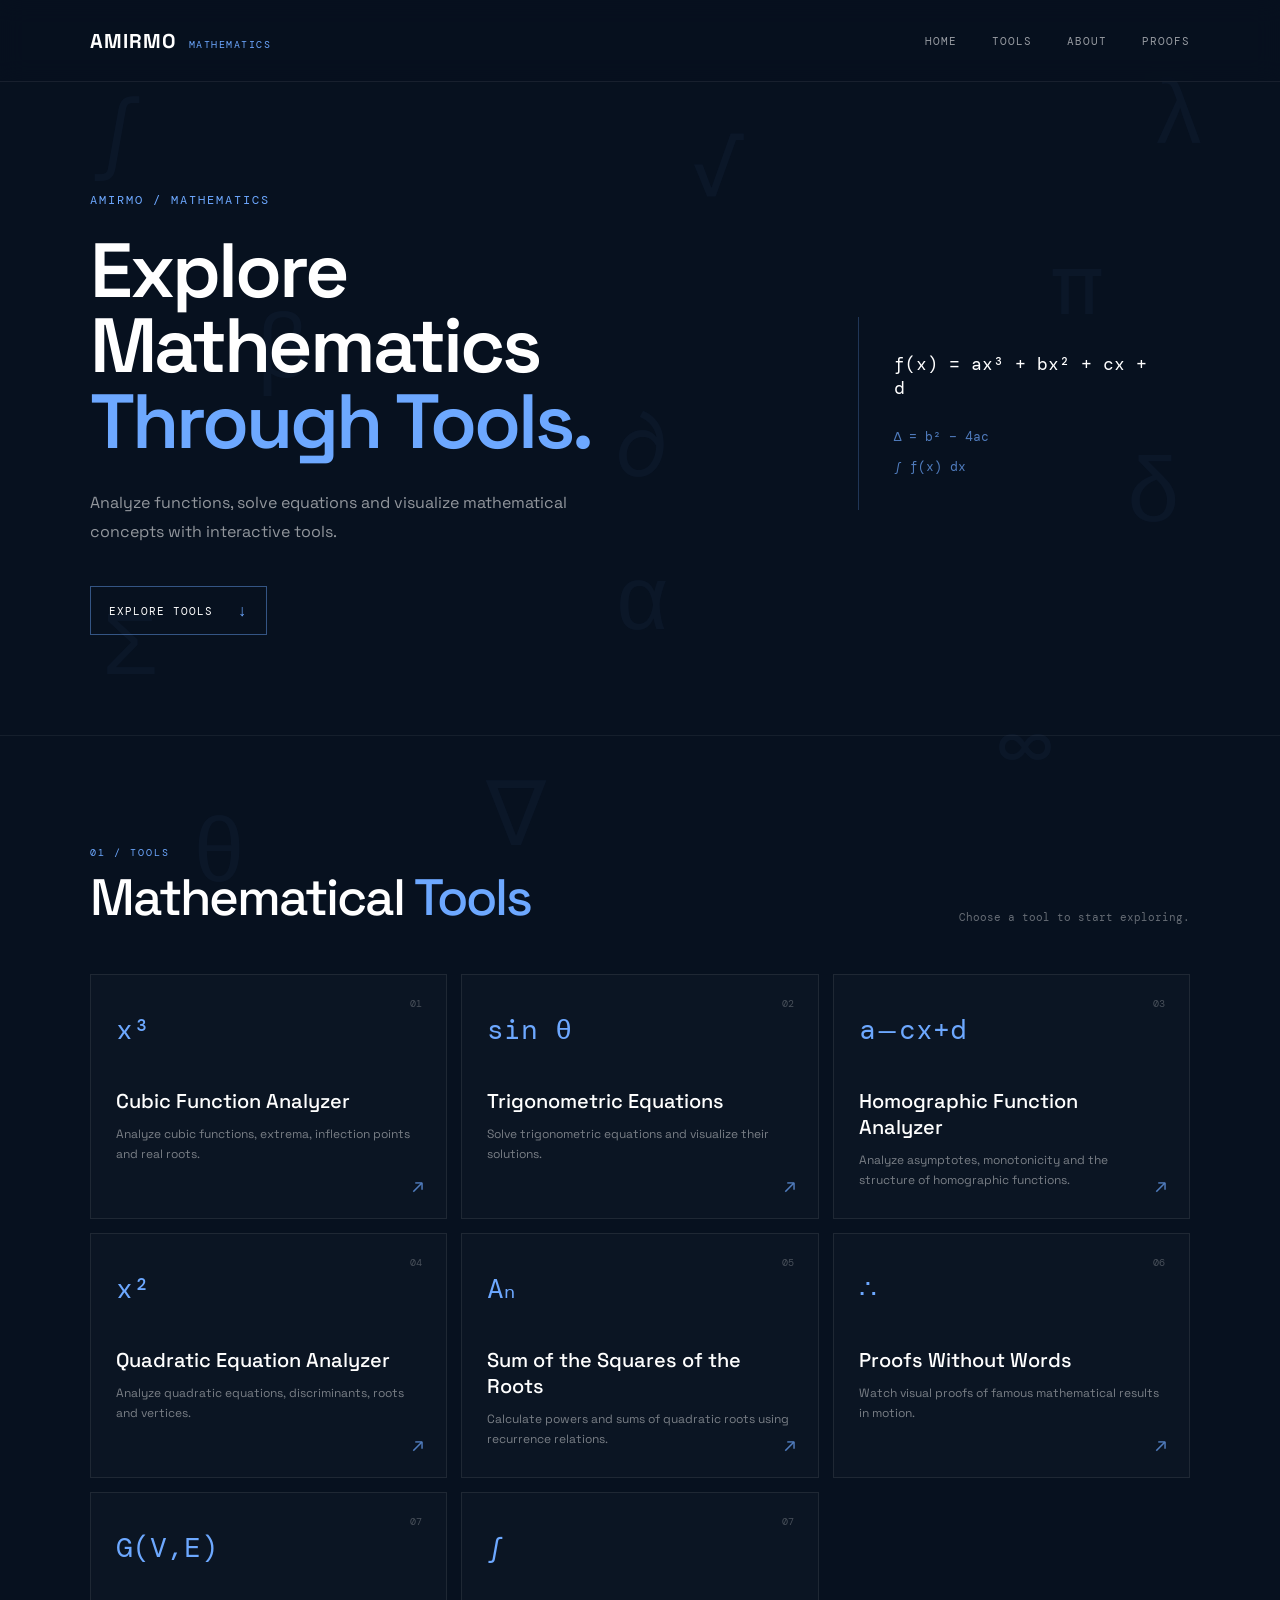
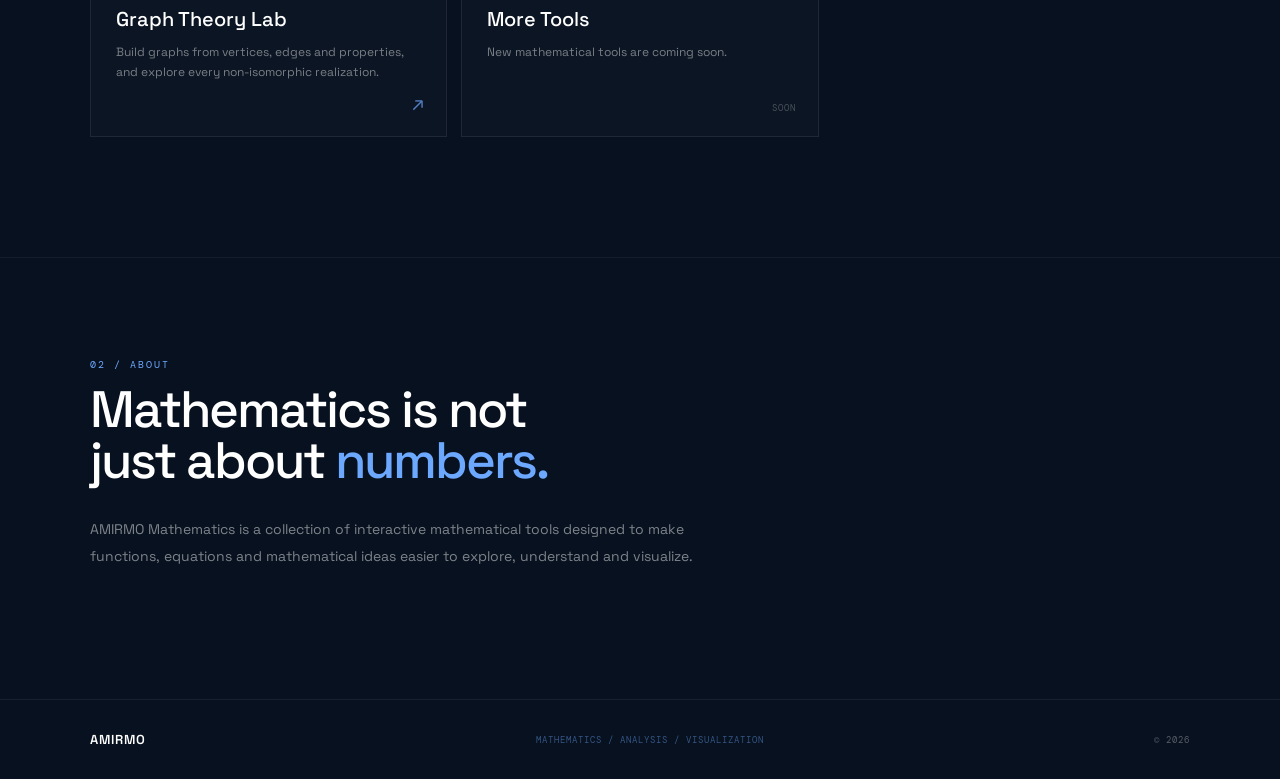
==== commit c26422ca: "Add files via upload" ====
--- a/index.html
+++ b/index.html
@@ -466,8 +466,41 @@
 
                 </a>
 
-
-                <!-- 07 — COMING SOON -->
+                <!-- 07 — GRAPH THEORY -->
+
+                <a
+                    class="tool-card"
+                    href="../Graph Theory/index.html"
+                >
+
+                    <div class="tool-number">
+                        07
+                    </div>
+
+                    <div class="tool-symbol">
+                        G(V,E)
+                    </div>
+
+                    <div class="tool-content">
+
+                        <h3>
+                            Graph Theory Lab
+                        </h3>
+
+                        <p>
+                            Build graphs from vertices, edges and properties,
+                            and explore every non-isomorphic realization.
+                        </p>
+
+                    </div>
+
+                    <div class="tool-arrow">
+                        ↗
+                    </div>
+
+                </a>
+
+                <!-- 08 — COMING SOON -->
 
                 <div class="tool-card coming-soon">
 
@@ -582,4 +615,4 @@
 
 </body>
 
-</html>
+</html>
